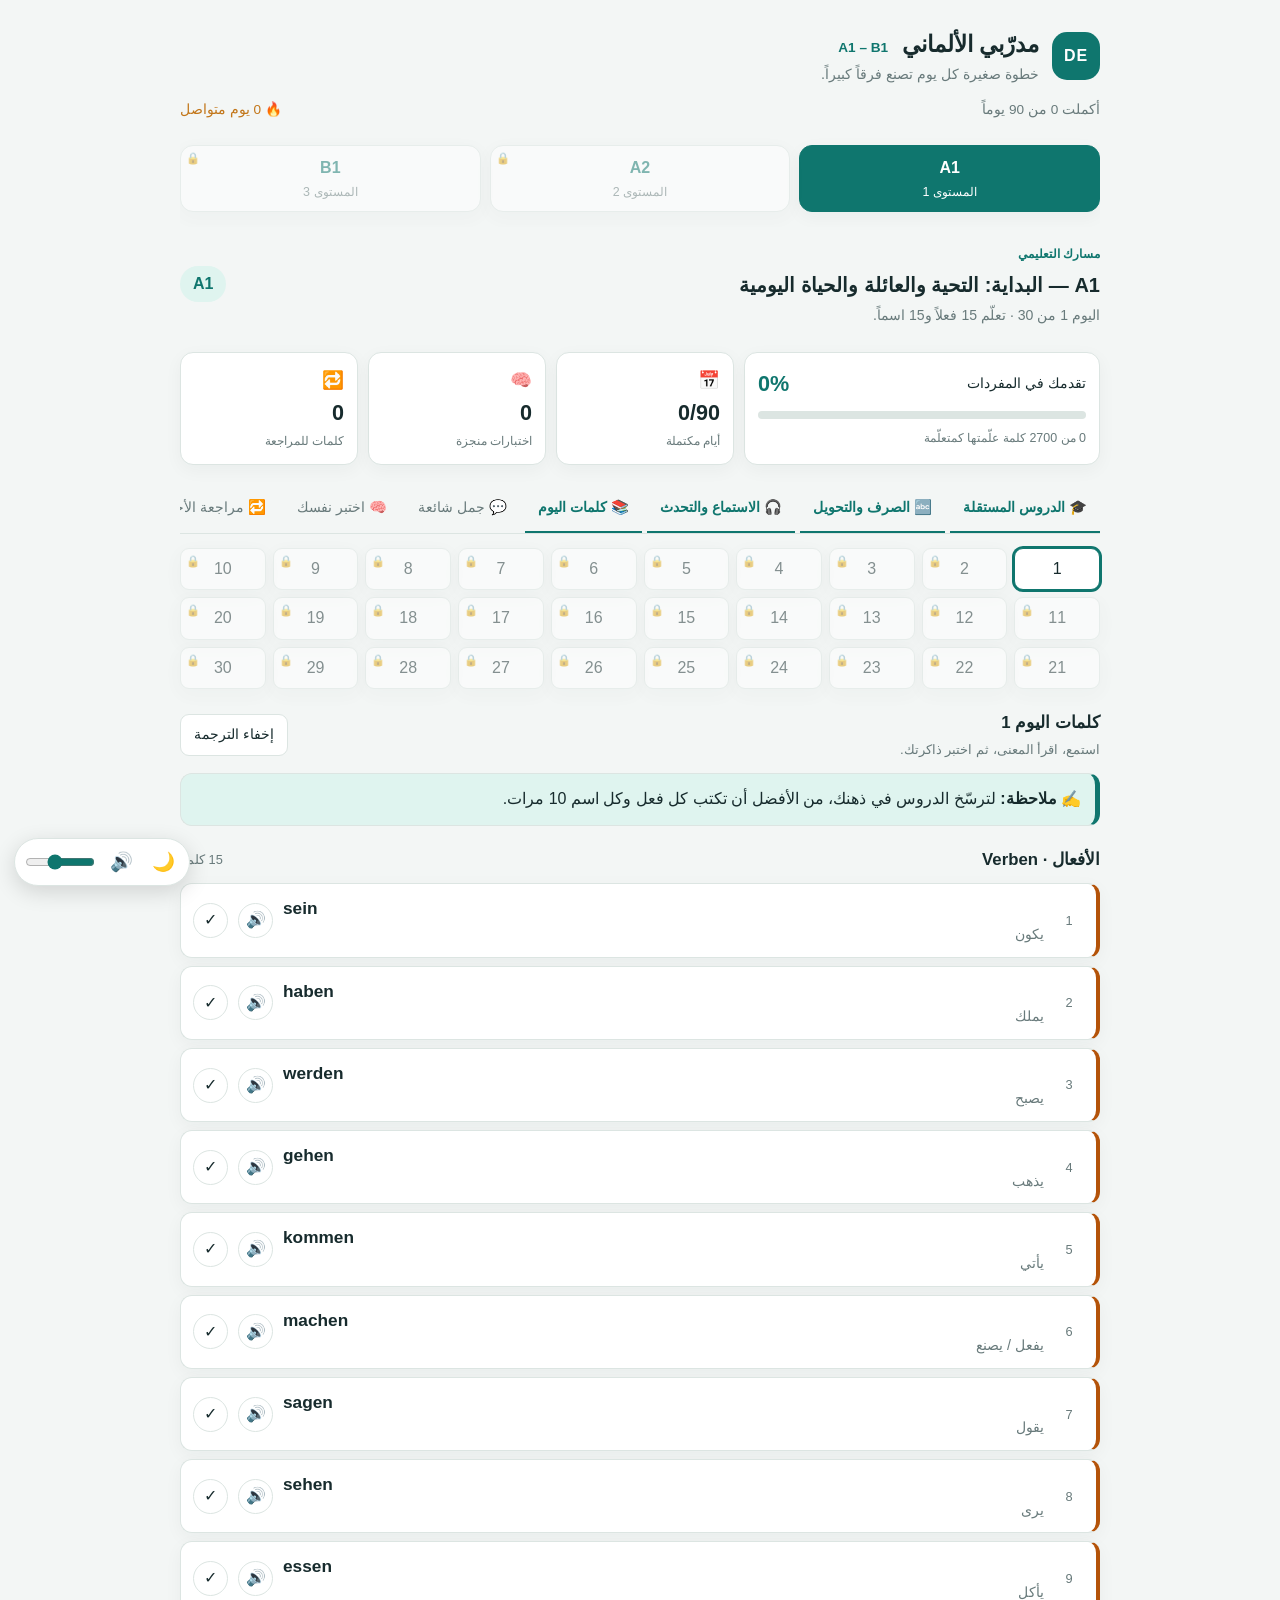
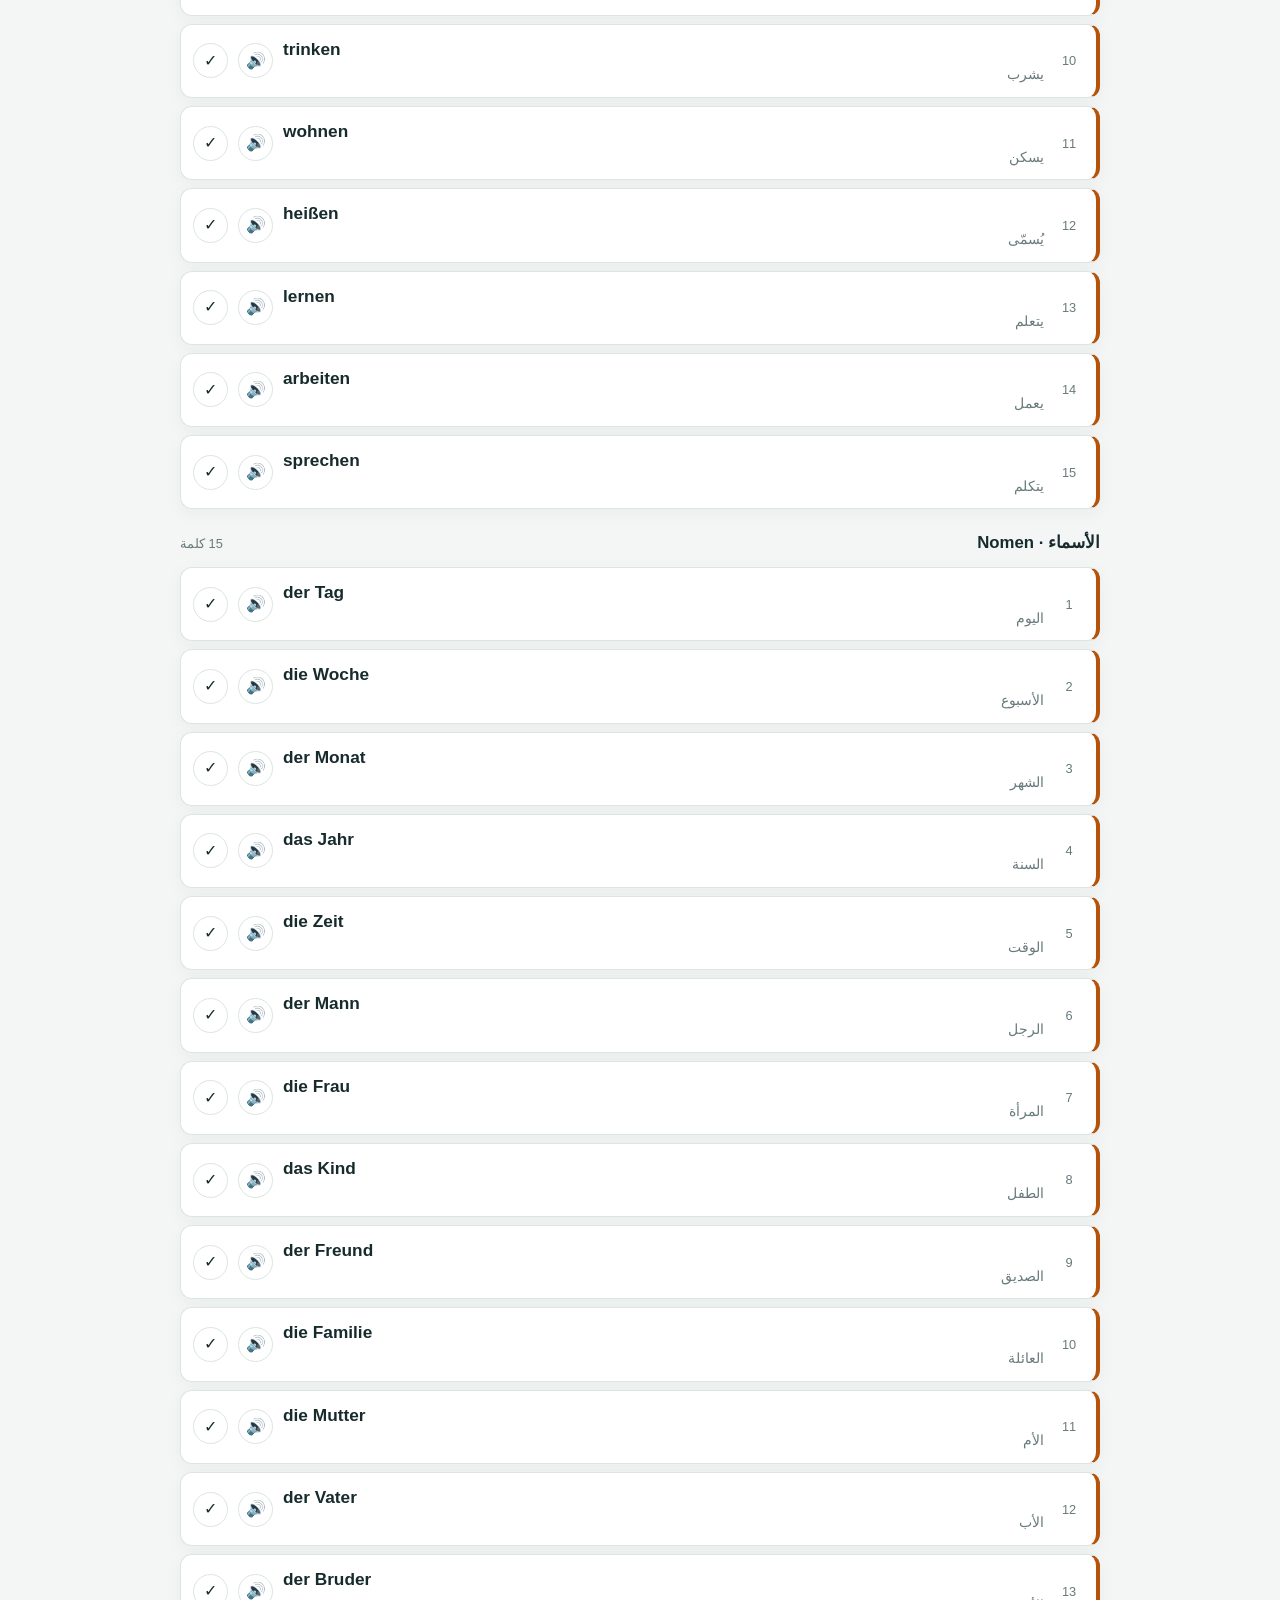
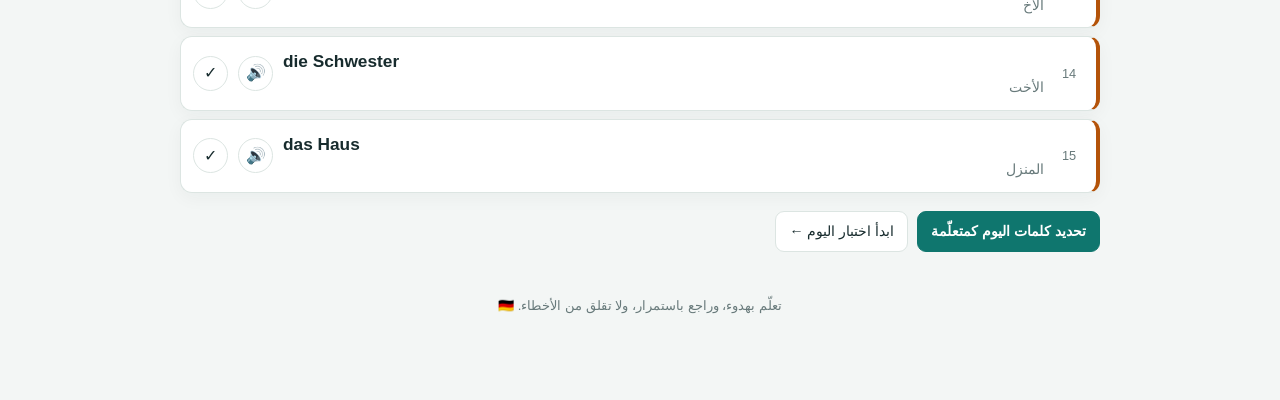
==== index.html @ 5f9c9f9e "Add files via upload" ====
<!DOCTYPE html>
<html lang="ar" dir="rtl">
<head>
<meta charset="utf-8">
<script>try{var t=JSON.parse(localStorage.getItem("deutsch-ui")).theme;if(t)document.documentElement.setAttribute("data-theme",t)}catch(e){}</script>
<meta name="viewport" content="width=device-width, initial-scale=1">
<meta name="theme-color" content="#0f766e">
<meta name="description" content="منصة شخصية لتعلّم الألمانية من A1 إلى B1 مع كلمات يومية واختبارات ومراجعة ذكية.">
<title>مدرّبي الألماني | A1 – B1</title>
<link rel="stylesheet" href="style.css">
</head>
<body>
<header>
  <div class="brand"><span class="brand-icon">DE</span><div><h1>مدرّبي الألماني <small>A1 – B1</small></h1><p>خطوة صغيرة كل يوم تصنع فرقاً كبيراً.</p></div></div>
  <div class="top-stats"><span id="stat"></span><span id="streak" class="streak"></span></div>
</header>
<nav id="months" aria-label="المستويات"></nav>
<main>
  <section id="head"></section>
  <section id="dashboard" class="dashboard"></section>
  <div class="tabs" role="tablist" aria-label="أقسام التعلم">
    <a class="tab-link" href="lessons.html">🎓 الدروس المستقلة</a>
    <a class="tab-link" href="conjugation.html">🔤 الصرف والتحويل</a>
    <a class="tab-link" href="practice.html">🎧 الاستماع والتحدث</a>
    <button data-tab="words" class="on" role="tab">📚 كلمات اليوم</button>
    <button data-tab="sent" role="tab">💬 جمل شائعة</button>
    <button data-tab="quiz" role="tab">🧠 اختبر نفسك</button>
    <button data-tab="review" role="tab">🔁 مراجعة الأخطاء <span id="review-count" class="count">0</span></button>
  </div>
  <section id="days" aria-label="أيام التعلم"></section>
  <section id="view" aria-live="polite"></section>
</main>
<footer>تعلّم بهدوء، وراجع باستمرار، ولا تقلق من الأخطاء. 🇩🇪</footer>
<script src="data.js"></script>
<script src="data-m3.js"></script>
<script src="ui.js"></script>
<script src="app.js"></script>
</body>
</html>
---- style.css ----
:root{color-scheme:light;--bg:#f3f6f5;--card:#fff;--ink:#172b2d;--mut:#687a7b;--line:#dce5e2;--acc:#0f766e;--acc2:#dff4ef;--orange:#b45309;--blue:#1d4ed8;--shadow:0 5px 18px rgba(20,50,45,.045)}
@media(prefers-color-scheme:dark){:root:not([data-theme="light"]){color-scheme:dark;--bg:#101b1d;--card:#192729;--ink:#edf5f3;--mut:#9aacab;--line:#2b4040;--acc:#2dd4bf;--acc2:#183b37;--orange:#fbbf6a;--blue:#8fb0ff;--shadow:0 5px 18px rgba(0,0,0,.12)}}
*{box-sizing:border-box}body{margin:0;background:var(--bg);color:var(--ink);font:16px/1.65 "Segoe UI",Tahoma,Arial,sans-serif;padding:0 16px 35px}header,main,nav,footer{max-width:920px;margin:0 auto}header{padding:25px 0 12px}.brand{display:flex;align-items:center;gap:13px}.brand-icon{width:48px;height:48px;border-radius:15px;background:var(--acc);color:white;display:grid;place-items:center;font-weight:800;letter-spacing:1px}.brand h1{font-size:1.45rem;margin:0}.brand h1 small{font-size:.85rem;color:var(--acc);margin-inline-start:7px}.brand p{margin:0;color:var(--mut);font-size:.9rem}.top-stats{display:flex;justify-content:space-between;gap:12px;color:var(--mut);font-size:.85rem;margin-top:12px}.streak{color:#c27619}nav{display:flex;gap:9px;overflow-x:auto;padding:12px 0 15px;scrollbar-width:thin}button{font:inherit;color:inherit;cursor:pointer}button:focus-visible{outline:3px solid var(--acc);outline-offset:2px}#months button{flex:1 0 105px;border:1px solid var(--line);background:var(--card);border-radius:13px;padding:9px 13px;text-align:center;box-shadow:var(--shadow)}#months button b,#months button span{display:block}#months button b{font-size:1rem;color:var(--acc)}#months button span{font-size:.78rem;color:var(--mut)}#months button.on{background:var(--acc);border-color:var(--acc);color:#fff}#months button.on b,#months button.on span{color:#fff}.level-heading{display:flex;justify-content:space-between;align-items:center;gap:15px;padding:13px 0}.eyebrow{color:var(--acc);font-size:.78rem;font-weight:700}.level-heading h2{font-size:1.25rem;margin:2px 0}.level-heading p{color:var(--mut);margin:0;font-size:.88rem}.level-pill{background:var(--acc2);color:var(--acc);border-radius:999px;padding:5px 13px;font-weight:800}.dashboard{display:grid;grid-template-columns:2fr repeat(3,1fr);gap:10px;margin:12px 0 20px}.dash-card{background:var(--card);border:1px solid var(--line);border-radius:13px;padding:13px;box-shadow:var(--shadow);min-width:0}.dash-card b{display:block;font-size:1.35rem}.dash-card small,.dash-card>span:not(.dash-icon){display:block;color:var(--mut);font-size:.78rem}.dash-icon{font-size:1.1rem}.main-progress .dash-top{display:flex;justify-content:space-between;align-items:center;font-size:.88rem}.main-progress .dash-top b{color:var(--acc)}.progress{height:8px;background:var(--line);border-radius:99px;overflow:hidden;margin:9px 0}.progress i{display:block;height:100%;background:var(--acc);border-radius:99px;transition:width .2s}.tabs{display:flex;gap:5px;overflow-x:auto;border-bottom:1px solid var(--line);margin:10px 0;padding-bottom:0}.tabs button{white-space:nowrap;background:none;border:0;padding:11px 13px;border-bottom:3px solid transparent;margin-bottom:-1px;color:var(--mut);font-size:.9rem}.tabs button.on{color:var(--acc);border-color:var(--acc);font-weight:700}.count{display:inline-grid;place-items:center;min-width:20px;height:20px;border-radius:99px;background:var(--acc2);color:var(--acc);font-size:.75rem;padding:0 5px}#days{display:grid;grid-template-columns:repeat(10,1fr);gap:7px;margin:14px 0}#days button{border:1px solid var(--line);background:var(--card);border-radius:9px;padding:7px 0;box-shadow:var(--shadow)}#days button.on{border-color:var(--acc);box-shadow:0 0 0 2px var(--acc)}#days button.done{background:var(--acc);color:#fff;border-color:var(--acc)}#days button:disabled{opacity:.25;cursor:not-allowed}.section-head,.sec{display:flex;justify-content:space-between;align-items:center;gap:10px;margin:20px 0 10px}.section-head h3,.sec h3{margin:0;font-size:1.05rem}.section-head p{margin:2px 0 0;color:var(--mut);font-size:.83rem}.muted{color:var(--mut);font-size:.8rem}.list{display:grid;gap:8px}.word-card,.sentence-card{display:grid;grid-template-columns:30px 1fr auto auto;align-items:center;gap:10px;background:var(--card);border:1px solid var(--line);border-radius:12px;padding:10px 12px;box-shadow:var(--shadow)}.word-card:nth-child(-n+15){border-inline-start:4px solid var(--orange)}.word-card.learned{opacity:.72}.word-card.learned .de:after{content:' ✓';color:var(--acc);font-size:.8rem}.sentence-card{grid-template-columns:30px 1fr auto}.num{color:var(--mut);font-size:.8rem;text-align:center}.de{font-weight:750;font-size:1.08rem;direction:ltr;text-align:left;unicode-bidi:isolate}.ar{color:var(--mut);font-size:.9rem}.hide .ar{filter:blur(6px);user-select:none;cursor:pointer}.hide .ar:hover{filter:none}.icon-btn{border:1px solid var(--line);background:transparent;border-radius:50%;width:35px;height:35px}.learned-btn.active{background:var(--acc);color:#fff;border-color:var(--acc)}.tool,.primary{border-radius:9px;padding:8px 13px;font-size:.88rem}.tool{border:1px solid var(--line);background:var(--card)}.primary{border:1px solid var(--acc);background:var(--acc);color:#fff;font-weight:700}.actions{display:flex;gap:9px;flex-wrap:wrap;margin:18px 0}.quiz-card,.result-card,.empty-state,.note{background:var(--card);border:1px solid var(--line);border-radius:16px;padding:20px;box-shadow:var(--shadow);margin:16px 0}.quiz-meta{display:flex;justify-content:space-between;color:var(--mut);font-size:.88rem}.quiz-instruction{text-align:center;color:var(--mut);margin:20px 0 5px}.quiz-word{font-size:2rem;font-weight:800;text-align:center;margin:5px 0 20px}.quiz-options{display:grid;grid-template-columns:1fr 1fr;gap:9px}.option{background:var(--bg);border:1px solid var(--line);border-radius:10px;padding:12px}.option:disabled{cursor:default;opacity:1}.option.correct{background:#dff5e8;color:#17633b;border-color:#55a879}.option.wrong{background:#fde8e7;color:#a32d2d;border-color:#dc7770}.feedback{text-align:center;padding:10px;border-radius:9px;margin:14px 0}.feedback.good{background:#dff5e8;color:#17633b}.feedback.bad{background:#fde8e7;color:#a32d2d}.next-question{width:100%}.hint{text-align:center;color:var(--mut);font-size:.82rem}.result-card,.empty-state{text-align:center}.result-emoji,.empty-state>div{font-size:2.4rem}.score{font-size:2.4rem;font-weight:800;color:var(--acc)}.result-card p,.empty-state p{color:var(--mut)}.note{text-align:center;color:var(--mut)}footer{text-align:center;color:var(--mut);font-size:.82rem;padding:25px 0 5px}
@media(max-width:650px){body{padding-inline:12px}.dashboard{grid-template-columns:repeat(3,1fr)}.main-progress{grid-column:1/-1}.dash-card{padding:10px}.dash-card b{font-size:1.15rem}.tabs button{padding-inline:10px;font-size:.82rem}#days{grid-template-columns:repeat(6,1fr)}.word-card{grid-template-columns:24px 1fr auto auto;padding:9px}.de{font-size:1rem}.ar{font-size:.83rem}.quiz-options{grid-template-columns:1fr}.level-heading h2{font-size:1.05rem}}
@media(prefers-reduced-motion:reduce){*{transition:none!important;scroll-behavior:auto!important}}

/* Course, workbook and external learning resources */
.course-intro{background:linear-gradient(135deg,#0f766e,#155e75);color:#fff;border-radius:20px;padding:22px;margin:18px 0}
.course-intro h3{font-size:1.35rem;margin:0 0 8px}.course-intro p{margin:0;color:#e0f2fe;line-height:1.8}
.course-grid{display:grid;grid-template-columns:repeat(auto-fit,minmax(245px,1fr));gap:14px;margin:16px 0}
.course-card,.resource-card,.book-unit{background:var(--card,#fff);border:1px solid var(--border,#e5e7eb);border-radius:16px;padding:16px;box-shadow:0 4px 18px rgba(15,23,42,.04)}
.course-card h4,.resource-card h4{margin:8px 0;font-size:1.05rem}.course-card p,.resource-card p,.book-unit p{line-height:1.75;color:var(--muted,#64748b);margin:7px 0}
.course-card summary{cursor:pointer;list-style:none}.course-card summary::-webkit-details-marker{display:none}.course-card[open]{border-color:#0d9488}
.course-tag{display:inline-flex;background:#ccfbf1;color:#115e59;border-radius:999px;padding:4px 9px;font-size:.78rem;font-weight:700}
.lesson-body{border-top:1px solid var(--border,#e5e7eb);margin-top:13px;padding-top:12px;line-height:1.9}.lesson-body h5{margin:12px 0 5px}.lesson-example{background:var(--soft,#f1f5f9);border-radius:10px;padding:10px 12px;margin:8px 0;direction:ltr;text-align:left}.lesson-example b{display:block}.lesson-example span{color:var(--muted,#64748b);direction:rtl;text-align:right;display:block}
.lesson-table{width:100%;border-collapse:collapse;margin:10px 0}.lesson-table th,.lesson-table td{border:1px solid var(--border,#e5e7eb);padding:8px;text-align:center}.lesson-table th{background:var(--soft,#f1f5f9)}
.resource-grid{display:grid;grid-template-columns:repeat(auto-fit,minmax(220px,1fr));gap:12px;margin:14px 0}.resource-link{display:inline-flex;align-items:center;gap:7px;color:#0f766e;font-weight:800;text-decoration:none;margin-top:8px}.resource-link:hover{text-decoration:underline}
.book-list{display:grid;grid-template-columns:repeat(auto-fit,minmax(220px,1fr));gap:10px;margin:14px 0}.book-unit strong{display:block}.book-unit small{color:var(--muted,#64748b)}
.course-note{background:#fffbeb;border:1px solid #fde68a;color:#854d0e;border-radius:12px;padding:12px;line-height:1.8;margin:14px 0}
@media(prefers-color-scheme:dark){:root:not([data-theme="light"]) .course-tag{background:#134e4a;color:#ccfbf1}:root:not([data-theme="light"]) .course-note{background:#422006;border-color:#92400e;color:#fde68a}}

.tabs .tab-link{white-space:nowrap;display:inline-flex;align-items:center;text-decoration:none;color:var(--acc);font-weight:800;padding:11px 13px;border-bottom:3px solid var(--acc);margin-bottom:-1px;font-size:.9rem}
@media(max-width:650px){.tabs .tab-link{padding-inline:10px;font-size:.82rem}}

/* manual theme (ui.js) */
:root[data-theme="light"]{color-scheme:light;--bg:#f3f6f5;--card:#fff;--ink:#172b2d;--mut:#687a7b;--line:#dce5e2;--acc:#0f766e;--acc2:#dff4ef;--orange:#b45309;--blue:#1d4ed8;--shadow:0 5px 18px rgba(20,50,45,.045)}
:root[data-theme="dark"]{color-scheme:dark;--bg:#101b1d;--card:#192729;--ink:#edf5f3;--mut:#9aacab;--line:#2b4040;--acc:#2dd4bf;--acc2:#183b37;--orange:#fbbf6a;--blue:#8fb0ff;--shadow:0 5px 18px rgba(0,0,0,.12)}
:root[data-theme="dark"] .course-tag{background:#134e4a;color:#ccfbf1}
:root[data-theme="dark"] .course-note{background:#422006;border-color:#92400e;color:#fde68a}
#months button.locked,#days button.locked{opacity:.5;position:relative;cursor:not-allowed}
#months button.locked::after,#days button.locked::after{content:"🔒";position:absolute;top:3px;inset-inline-end:5px;font-size:.7rem}
.writing-note{background:var(--acc2);border:1px solid var(--line);border-inline-start:5px solid var(--acc);border-radius:12px;padding:11px 14px;margin:12px 0;line-height:1.8}
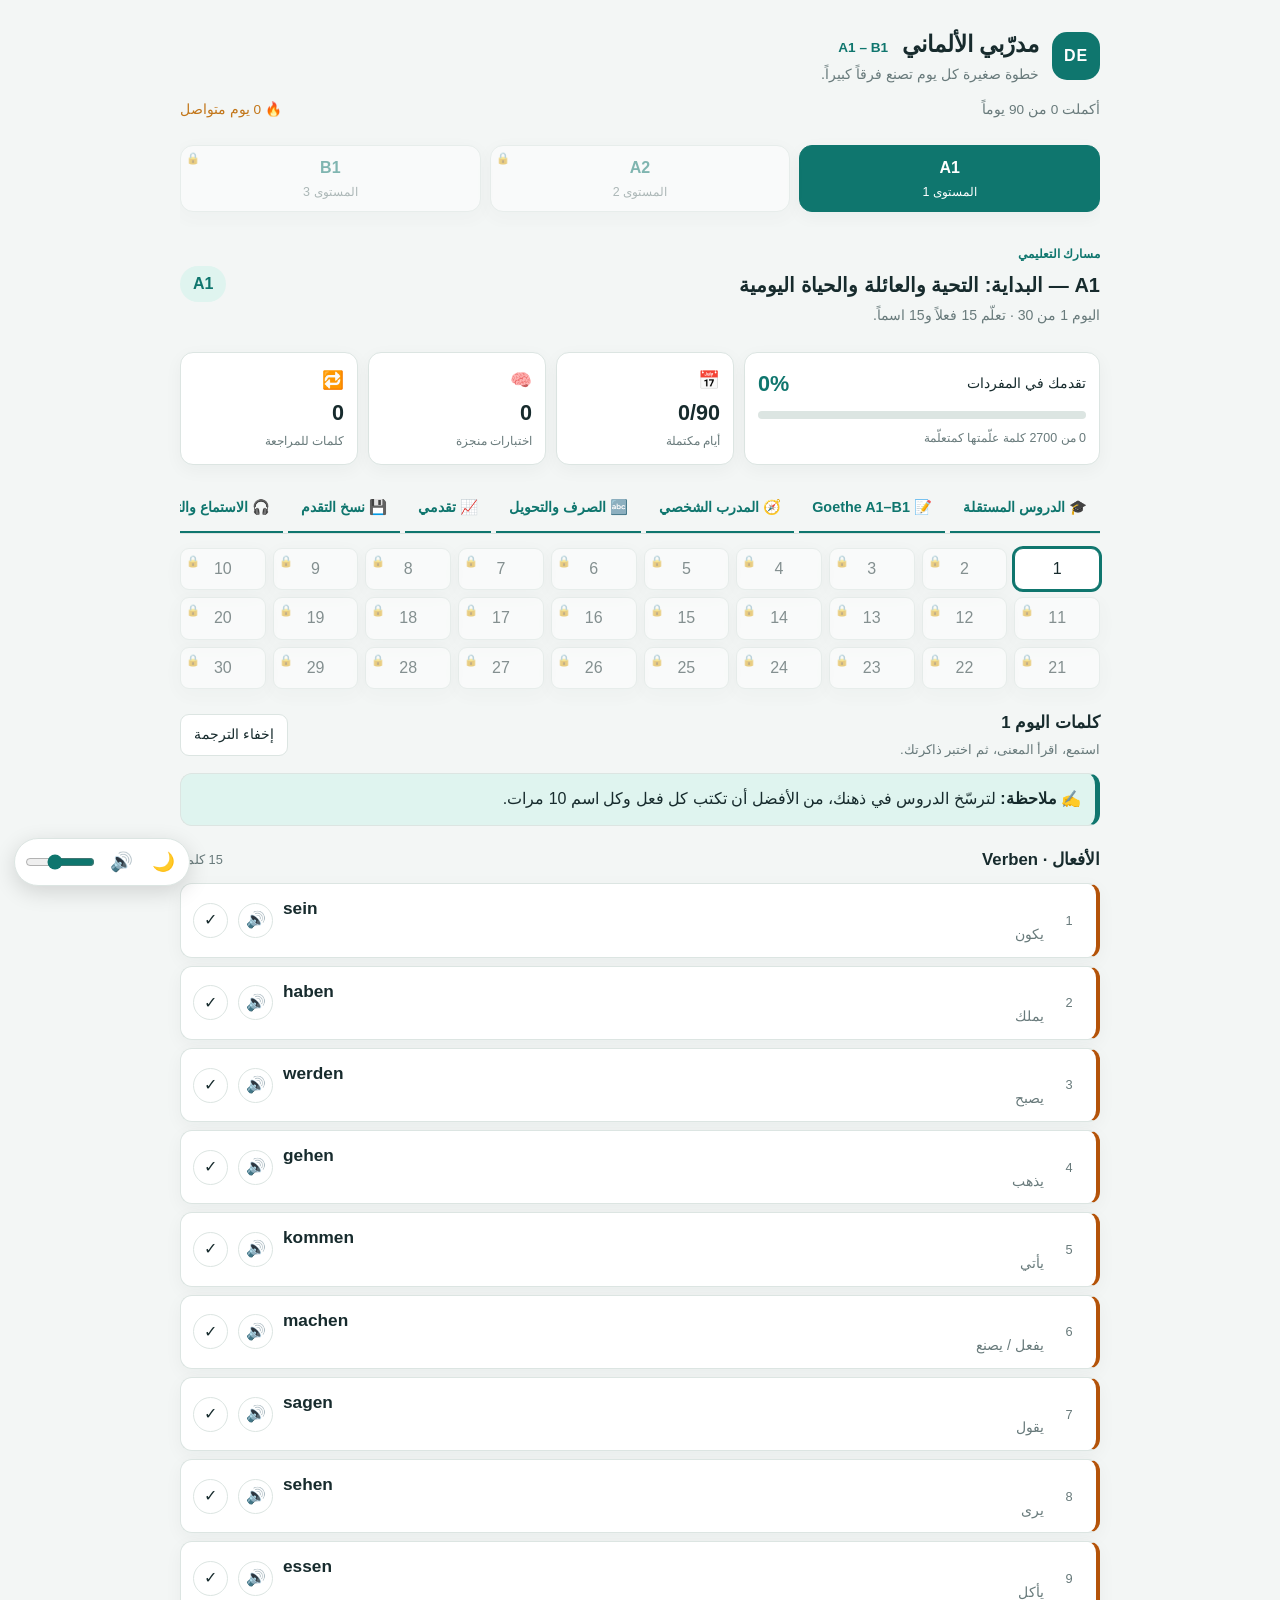
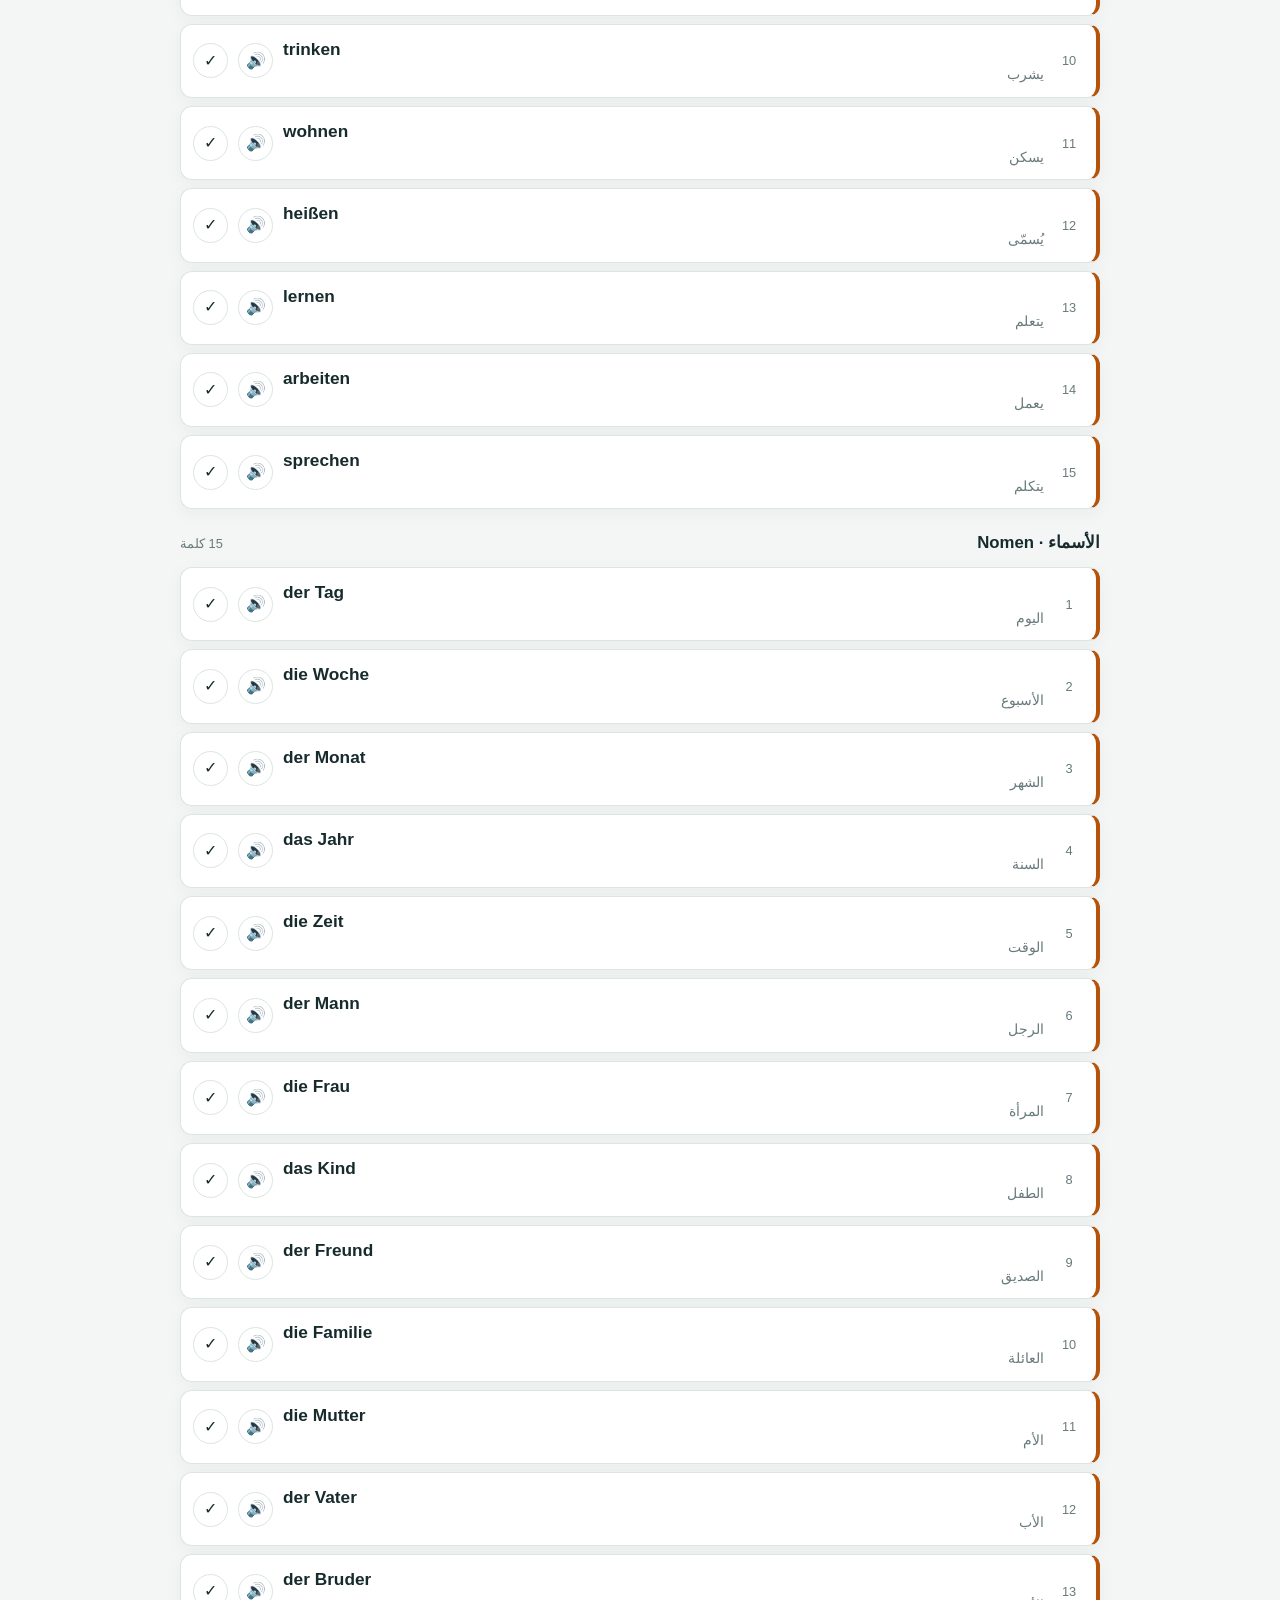
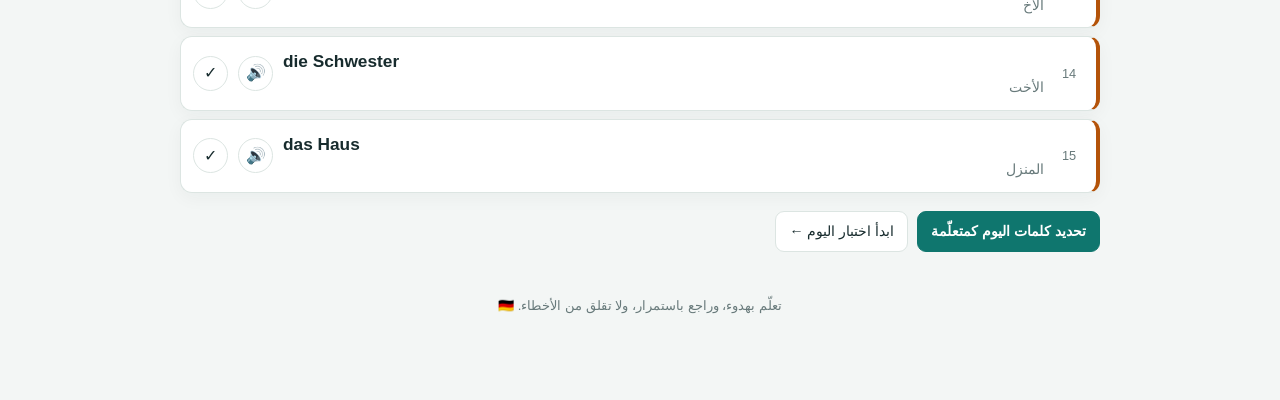
==== commit d80581f8: "Add files via upload" ====
--- a/index.html
+++ b/index.html
@@ -8,19 +8,21 @@
 <meta name="description" content="منصة شخصية لتعلّم الألمانية من A1 إلى B1 مع كلمات يومية واختبارات ومراجعة ذكية.">
 <title>مدرّبي الألماني | A1 – B1</title>
 <link rel="stylesheet" href="style.css">
-</head>
+<link rel="manifest" href="manifest.webmanifest"><link rel="icon" href="icon.svg" type="image/svg+xml"></head>
 <body>
 <header>
   <div class="brand"><span class="brand-icon">DE</span><div><h1>مدرّبي الألماني <small>A1 – B1</small></h1><p>خطوة صغيرة كل يوم تصنع فرقاً كبيراً.</p></div></div>
   <div class="top-stats"><span id="stat"></span><span id="streak" class="streak"></span></div>
 </header>
-<nav id="months" aria-label="المستويات"></nav>
+<nav id="months" aria-label="المستويات"><a href="review.html">🧠 مراجعة الأخطاء</a><a href="exam-review.html">📘 أخطاء Goethe</a></nav>
 <main>
   <section id="head"></section>
   <section id="dashboard" class="dashboard"></section>
   <div class="tabs" role="tablist" aria-label="أقسام التعلم">
     <a class="tab-link" href="lessons.html">🎓 الدروس المستقلة</a>
+    <a class="tab-link" href="exam.html">📝 Goethe A1–B1</a><a class="tab-link" href="coach.html">🧭 المدرب الشخصي</a>
     <a class="tab-link" href="conjugation.html">🔤 الصرف والتحويل</a>
+    <a class="tab-link" href="progress.html">📈 تقدمي</a><a class="tab-link" href="backup.html">💾 نسخ التقدم</a>
     <a class="tab-link" href="practice.html">🎧 الاستماع والتحدث</a>
     <button data-tab="words" class="on" role="tab">📚 كلمات اليوم</button>
     <button data-tab="sent" role="tab">💬 جمل شائعة</button>
@@ -35,5 +37,5 @@
 <script src="data-m3.js"></script>
 <script src="ui.js"></script>
 <script src="app.js"></script>
-</body>
+<script src="pwa.js"></script></body>
 </html>
--- a/style.css
+++ b/style.css
@@ -30,3 +30,7 @@
 #months button.locked,#days button.locked{opacity:.5;position:relative;cursor:not-allowed}
 #months button.locked::after,#days button.locked::after{content:"🔒";position:absolute;top:3px;inset-inline-end:5px;font-size:.7rem}
 .writing-note{background:var(--acc2);border:1px solid var(--line);border-inline-start:5px solid var(--acc);border-radius:12px;padding:11px 14px;margin:12px 0;line-height:1.8}
+
+/* V23 accessibility improvements */
+:where(a,button,input,select,textarea,summary):focus-visible{outline:3px solid #2563eb;outline-offset:3px}
+@media(prefers-reduced-motion:reduce){*,*::before,*::after{scroll-behavior:auto!important;animation-duration:.01ms!important;transition-duration:.01ms!important}}
